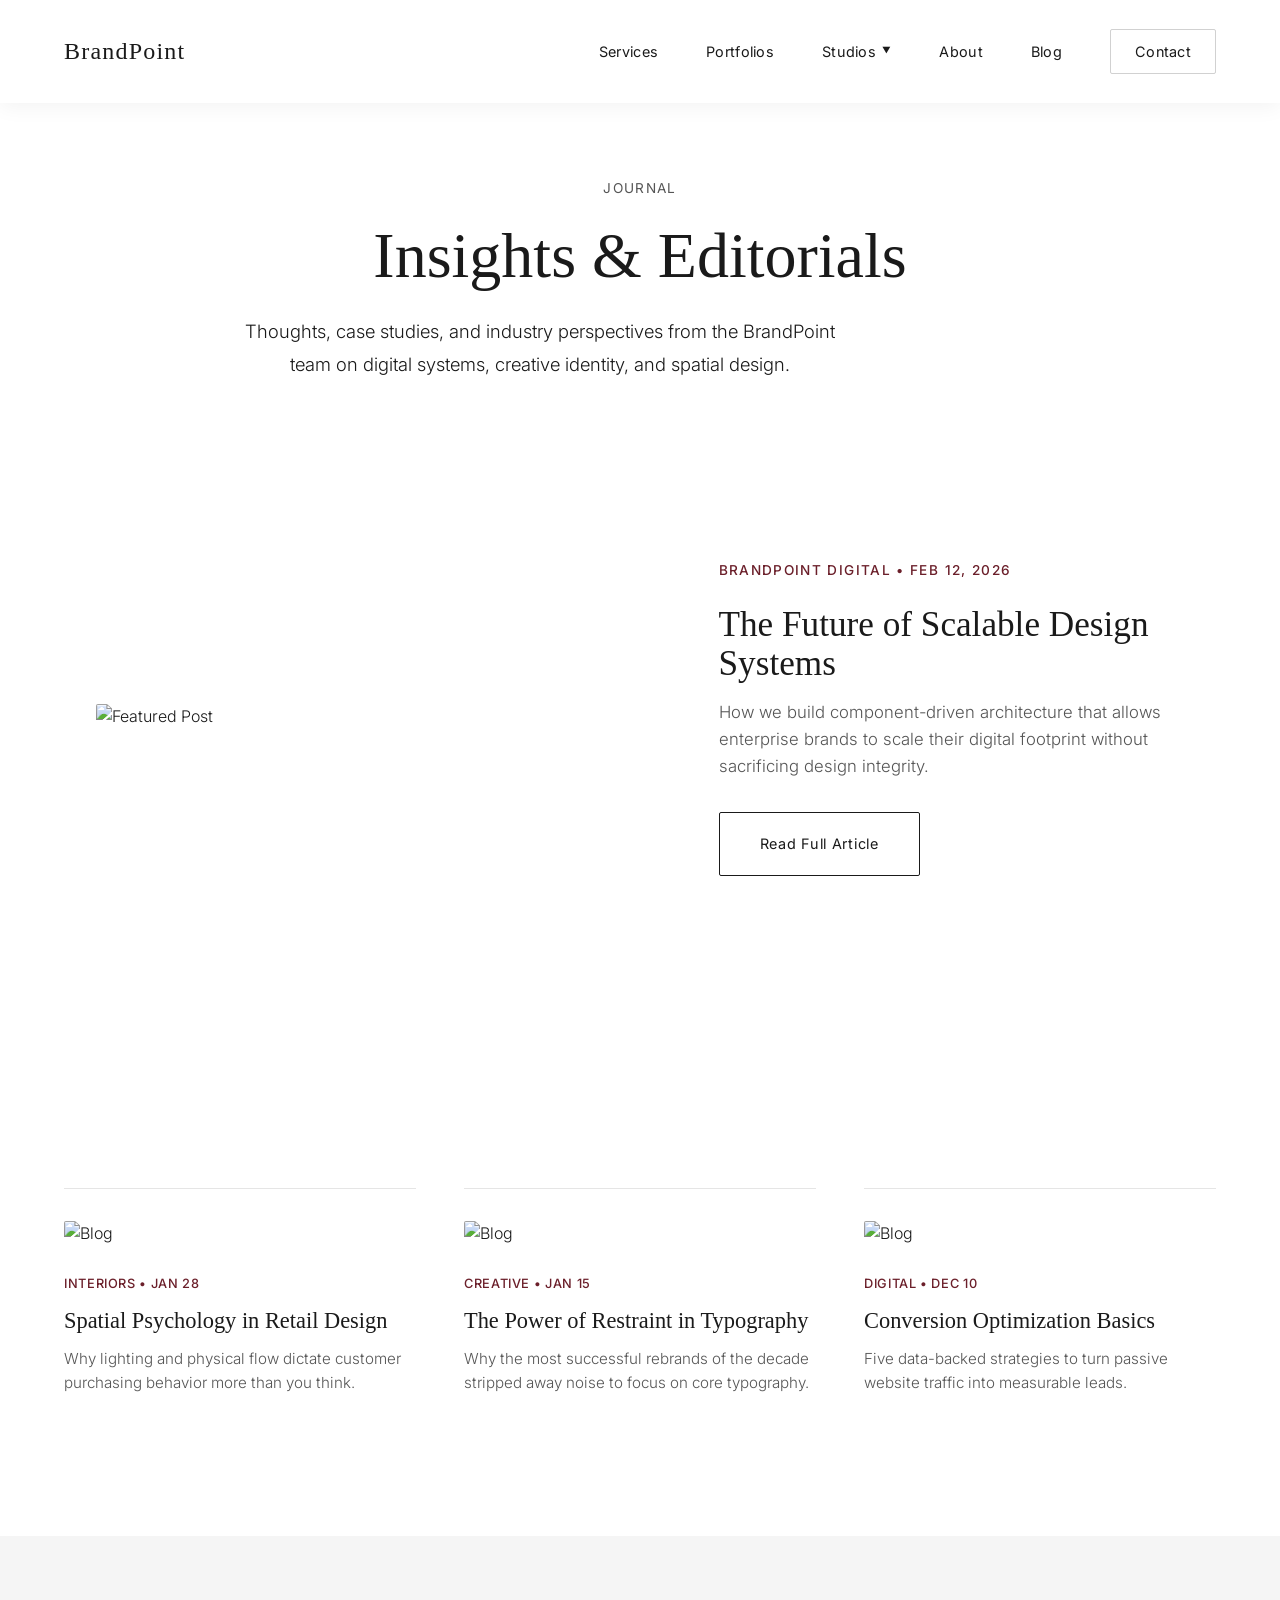
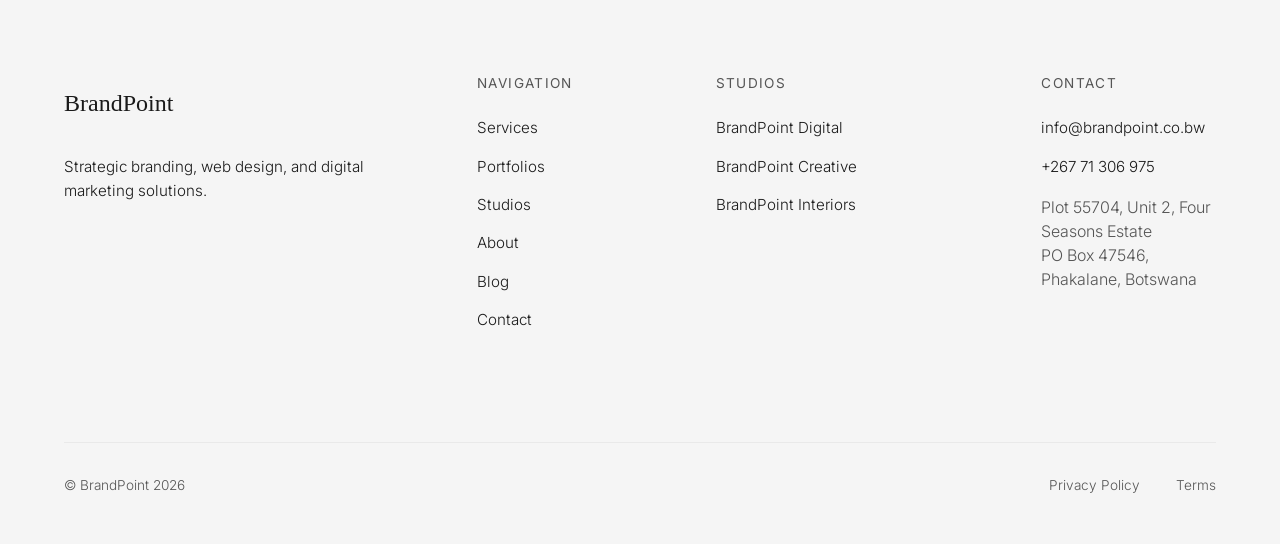
==== blog.html @ b6062843 "Final Premium Redesign: High-end Studios, Custom Calendar, and Mobile Fixes" ====
<!DOCTYPE html>

<html lang="en">
<head>
<meta charset="utf-8"/>
<meta content="width=device-width, initial-scale=1.0" name="viewport"/>
<title>Journal | BrandPoint Strategic Branding</title>
<link href="https://fonts.googleapis.com" rel="preconnect"/>
<link crossorigin="" href="https://fonts.gstatic.com" rel="preconnect"/>
<link href="https://fonts.googleapis.com/css2?family=Inter:wght@300;400;500&amp;family=Playfair+Display:wght@400;500;600&amp;display=swap" rel="stylesheet"/>
<link href="style.css" rel="stylesheet"/>
</head>
<body>
<div class="nav-backdrop" id="nav-backdrop"></div>
<header class="site-header" id="header">
<div class="container header-inner">
<a class="logo" href="index.html">BrandPoint</a>
<button aria-label="Toggle Menu" class="menu-toggle" id="mobile-menu-btn">
                ☰
            </button>
<nav>
<ul class="nav-links" id="nav-links">
<li><a href="services.html">Services</a></li>
<li><a href="portfolios.html">Portfolios</a></li>
<li class="has-dropdown" id="studios-nav">
<a class="dropdown-trigger" href="#">Studios <span class="arrow">▼</span></a>
<div class="dropdown-content">
<a class="dropdown-item" href="studios/digital.html">
<h4>BrandPoint Digital</h4>
<span>Branding, Web &amp; Digital Systems</span>
</a>
<a class="dropdown-item" href="studios/creative.html">
<h4>BrandPoint Creative</h4>
<span>Campaigns, Content &amp; Identity</span>
</a>
<a class="dropdown-item" href="studios/interiors.html">
<h4>BrandPoint Interiors</h4>
<span>Spatial Branding &amp; Interior Concepts</span>
</a>
</div>
</li>
<li><a href="about.html">About</a></li>
<li><a href="blog.html">Blog</a></li>
<li><a class="btn-nav-contact" href="contact.html">Contact</a></li>
</ul>
</nav>
</div>
</header>
<section class="page-hero section-spacing fade-up" style=" margin-top: 85px; padding-top: 6rem; padding-bottom: 6rem;">
<div class="container">
<div class="hero-content text-center" style="max-width: 800px; margin: 0 auto;">
<h3 class="hero-label">Journal</h3>
<h1 class="editorial-title" style="font-size: 4rem; margin-bottom: 1.5rem;">Insights &amp; Editorials</h1>
<p class="hero-subtitle" style="font-size: 1.15rem; line-height: 1.8;">Thoughts, case studies, and industry perspectives from the BrandPoint team on digital systems, creative identity, and spatial design.</p>
</div>
</div>
</section>
<!-- Featured Post -->
<section class="section-spacing" style="padding-top: 0;">
<div class="container fade-up">
<div class="portfolio-grid" style="display: grid; grid-template-columns: 1.2fr 1fr; gap: 4rem; align-items: center; background-color: var(--color-bg-light); padding: 2rem; border-radius: 4px;">
<div style="overflow: hidden; border-radius: 2px;">
<a href="article.html"><img alt="Featured Post" class="hover-zoom" src="https://images.unsplash.com/photo-1542744173-8e7e53415bb0?ixlib=rb-4.0.3&amp;auto=format&amp;fit=crop&amp;w=1200&amp;q=80" style="width: 100%; height: 400px; object-fit: cover; transition: transform 0.6s ease;"/></a>
</div>
<div>
<span class="sub-label">BrandPoint Digital • Feb 12, 2026</span>
<h2 class="editorial-title" style="font-size: 2.2rem; margin-bottom: 1rem;"><a href="article.html" style="color: inherit; text-decoration: none; transition: color 0.3s ease;">The Future of Scalable Design Systems</a></h2>
<p style="color: var(--color-text-secondary); margin-bottom: 2rem; font-size: 1.05rem;">How we build component-driven architecture that allows enterprise brands to scale their digital footprint without sacrificing design integrity.</p>
<a class="btn btn-secondary" href="article.html">Read Full Article</a>
</div>
</div>
</div>
</section>
<!-- Blog Grid -->
<section class="section-spacing">
<div class="container">
<div class="fade-up" style="display: grid; grid-template-columns: repeat(3, 1fr); gap: 3rem;">
<div class="blog-card">
<div style="overflow: hidden; border-radius: 2px; margin-bottom: 1.5rem;">
<a href="article.html"><img alt="Blog" class="hover-zoom" src="https://images.unsplash.com/photo-1497366216548-37526070297c?ixlib=rb-4.0.3&amp;auto=format&amp;fit=crop&amp;w=800&amp;q=80" style="width: 100%; height: 250px; object-fit: cover; transition: transform 0.6s ease;"/></a>
</div>
<span style="font-size: 0.8rem; text-transform: uppercase; letter-spacing: 0.05em; color: var(--color-accent); font-weight: 500;">Interiors • Jan 28</span>
<h4 style="font-family: var(--font-heading); font-size: 1.4rem; margin: 0.8rem 0;"><a href="article.html" style="color: inherit; text-decoration: none;">Spatial Psychology in Retail Design</a></h4>
<p style="color: var(--color-text-secondary); font-size: 0.95rem;">Why lighting and physical flow dictate customer purchasing behavior more than you think.</p>
</div>
<div class="blog-card">
<div style="overflow: hidden; border-radius: 2px; margin-bottom: 1.5rem;">
<a href="article.html"><img alt="Blog" class="hover-zoom" src="https://images.unsplash.com/photo-1626785774573-4b799315345d?ixlib=rb-4.0.3&amp;auto=format&amp;fit=crop&amp;w=800&amp;q=80" style="width: 100%; height: 250px; object-fit: cover; transition: transform 0.6s ease;"/></a>
</div>
<span style="font-size: 0.8rem; text-transform: uppercase; letter-spacing: 0.05em; color: var(--color-accent); font-weight: 500;">Creative • Jan 15</span>
<h4 style="font-family: var(--font-heading); font-size: 1.4rem; margin: 0.8rem 0;"><a href="article.html" style="color: inherit; text-decoration: none;">The Power of Restraint in Typography</a></h4>
<p style="color: var(--color-text-secondary); font-size: 0.95rem;">Why the most successful rebrands of the decade stripped away noise to focus on core typography.</p>
</div>
<div class="blog-card">
<div style="overflow: hidden; border-radius: 2px; margin-bottom: 1.5rem;">
<a href="article.html"><img alt="Blog" class="hover-zoom" src="https://images.unsplash.com/photo-1460925895917-afdab827c52f?ixlib=rb-4.0.3&amp;auto=format&amp;fit=crop&amp;w=800&amp;q=80" style="width: 100%; height: 250px; object-fit: cover; transition: transform 0.6s ease;"/></a>
</div>
<span style="font-size: 0.8rem; text-transform: uppercase; letter-spacing: 0.05em; color: var(--color-accent); font-weight: 500;">Digital • Dec 10</span>
<h4 style="font-family: var(--font-heading); font-size: 1.4rem; margin: 0.8rem 0;"><a href="article.html" style="color: inherit; text-decoration: none;">Conversion Optimization Basics</a></h4>
<p style="color: var(--color-text-secondary); font-size: 0.95rem;">Five data-backed strategies to turn passive website traffic into measurable leads.</p>
</div>
</div>
</div>
</section>
<!-- Footer Structure -->
<footer class="site-footer">
<div class="container">
<div class="footer-grid">
<div class="footer-col">
<div class="footer-logo">BrandPoint</div>
<p style="font-size: 0.95rem; margin-bottom: 0;">Strategic branding, web design, and digital marketing solutions.</p>
</div>
<div class="footer-col">
<h4>Navigation</h4>
<ul>
<li><a href="services.html">Services</a></li>
<li><a href="portfolios.html">Portfolios</a></li>
<li><a href="#">Studios</a></li>
<li><a href="about.html">About</a></li>
<li><a href="blog.html">Blog</a></li>
<li><a href="contact.html">Contact</a></li>
</ul>
</div>
<div class="footer-col">
<h4>Studios</h4>
<ul>
<li><a href="studios/digital.html">BrandPoint Digital</a></li>
<li><a href="studios/creative.html">BrandPoint Creative</a></li>
<li><a href="studios/interiors.html">BrandPoint Interiors</a></li>
</ul>
</div>
<div class="footer-col">
<h4>Contact</h4>
<ul>
<li><a href="mailto:info@brandpoint.co.bw">info@brandpoint.co.bw</a></li>
<li><a href="tel:+26771306975">+267 71 306 975</a></li>
<li style="color: var(--color-text-secondary); margin-top: 1rem; line-height: 1.5;">Plot 55704, Unit 2, Four Seasons Estate<br/>PO Box 47546, Phakalane, Botswana</li>
</ul>
</div>
</div>
<div class="footer-bottom">
<div>© BrandPoint 2026</div>
<div>
<a href="#">Privacy Policy</a>
<a href="#">Terms</a>
</div>
</div>
</div>
</footer>
<script src="script.js"></script>
</body>
</html>
---- style.css ----
/* Reset & Base Styles */
* {
    margin: 0;
    padding: 0;
    box-sizing: border-box;
}

:root {
    --color-bg-primary: #FFFFFF;
    --color-bg-secondary: #F5F5F5;
    --color-text-primary: #1A1A1A;
    --color-text-secondary: #555555;
    --color-accent: #6B1F2A;
    
    --font-heading: 'Lora', serif;
    --font-body: 'Inter', sans-serif;
    
    --spacing-xs: 1rem;
    --spacing-sm: 2rem;
    --spacing-md: 4rem;
    --spacing-lg: 6rem;
    --spacing-xl: 140px; /* Large vertical spacing */
    
    --transition-fast: 0.3s ease;
    --transition-smooth: 0.8s cubic-bezier(0.2, 0.8, 0.2, 1);
}

body {
    font-family: var(--font-body);
    color: var(--color-text-primary);
    background-color: var(--color-bg-primary);
    line-height: 1.6;
    font-size: 16px;
    font-weight: 300;
    -webkit-font-smoothing: antialiased;
    -moz-osx-font-smoothing: grayscale;
    overflow-x: hidden;
}

/* Typography */
h1, h2, h3, h4, h5, h6 {
    font-family: var(--font-heading);
    font-weight: 400;
    line-height: 1.15;
    color: var(--color-text-primary);
}

h1.hero-title {
    font-size: clamp(3.5rem, 6vw, 5.5rem);
    letter-spacing: -0.02em;
    margin-bottom: 2rem;
}

h2.section-title {
    font-size: clamp(2.5rem, 4.5vw, 3.5rem);
    letter-spacing: -0.01em;
    margin-bottom: 1.5rem;
}

p.section-desc {
    font-size: 1.1rem;
    color: var(--color-text-secondary);
    max-width: 65ch;
    margin-bottom: 3rem;
}

a {
    color: var(--color-text-primary);
    text-decoration: none;
    transition: var(--transition-fast);
}

/* Layout */
.container {
    max-width: 1200px;
    margin: 0 auto;
    padding: 0 5%;
}

.section-spacing {
    padding: var(--spacing-xl) 0;
}

.section-bg-light {
    background-color: var(--color-bg-secondary);
}

.section-header {
    margin-bottom: var(--spacing-md);
}

.text-center {
    text-align: center;
}

.text-center p.section-desc {
    margin-left: auto;
    margin-right: auto;
}

.d-flex-between {
    display: flex;
    justify-content: space-between;
    align-items: flex-end;
}

/* Header & Navigation */
.site-header {
    position: fixed;
    top: 0;
    left: 0;
    width: 100%;
    padding: 1.5rem 0;
    z-index: 1000;
    background-color: var(--color-bg-primary);
    box-shadow: 0 4px 20px rgba(0,0,0,0.05);
    transition: background-color var(--transition-fast), padding var(--transition-fast), box-shadow var(--transition-fast);
}

.site-header.scrolled {
    background-color: var(--color-bg-primary);
    padding: 1rem 0;
    border-bottom: 1px solid var(--color-bg-secondary);
    box-shadow: 0 8px 30px rgba(0,0,0,0.08);
}

.header-inner {
    display: flex;
    justify-content: space-between;
    align-items: center;
}

.logo {
    font-family: var(--font-heading);
    font-size: 1.5rem;
    font-weight: 500;
    letter-spacing: 0.05em;
    color: var(--color-text-primary);
    position: relative;
    z-index: 1001;
}

.nav-links {
    display: flex;
    gap: 3rem;
    align-items: center;
    list-style: none;
}

.nav-links > li > a {
    font-size: 0.9rem;
    letter-spacing: 0.02em;
    font-weight: 400;
    color: var(--color-text-primary);
    position: relative;
    display: inline-flex;
    align-items: center;
}

.arrow {
    font-size: 0.6em;
    margin-left: 6px;
}

.nav-links > li > a::after {
    content: '';
    position: absolute;
    bottom: -4px;
    left: 0;
    width: 100%;
    height: 1px;
    background-color: var(--color-accent);
    transform: scaleX(0);
    transform-origin: right;
    transition: transform var(--transition-fast);
}

.nav-links > li > a:hover {
    color: var(--color-accent);
}

.nav-links > li > a:hover::after {
    transform: scaleX(1);
    transform-origin: left;
}

.has-dropdown {
    position: relative;
}

.dropdown-content {
    position: absolute;
    top: calc(100% + 15px);
    left: -20px;
    background-color: var(--color-bg-primary);
    min-width: 340px;
    padding: 1rem 0;
    box-shadow: 0 15px 40px rgba(0,0,0,0.06);
    border: 1px solid rgba(0,0,0,0.04);
    opacity: 0;
    visibility: hidden;
    transform: translateY(10px);
    transition: opacity 0.25s ease, transform 0.25s ease, visibility 0.25s;
    border-radius: 4px;
    z-index: 1000;
}

.dropdown-content::before {
    content: '';
    position: absolute;
    top: -20px;
    left: 0;
    width: 100%;
    height: 20px;
}

.has-dropdown:hover .dropdown-content,
.has-dropdown.active .dropdown-content {
    opacity: 1;
    visibility: visible;
    transform: translateY(0);
}

.dropdown-item {
    display: block;
    padding: 1.2rem 2rem;
    transition: all 0.25s ease;
}

.dropdown-item h4 {
    font-family: var(--font-body);
    font-size: 1rem;
    font-weight: 500;
    margin-bottom: 0.3rem;
    color: var(--color-text-primary);
    transition: color 0.25s ease;
}

.dropdown-item span {
    display: block;
    font-size: 0.85rem;
    color: var(--color-text-secondary);
    transition: color 0.25s ease;
}

.dropdown-item:hover {
    background-color: #F5F5F5;
    padding-left: 2.3rem;
    padding-right: 1.7rem;
}

.dropdown-item:hover h4,
.dropdown-item:hover span {
    color: #6B1F2A;
}

.nav-backdrop {
    position: fixed;
    top: 0;
    left: 0;
    width: 100%;
    height: 100vh;
    background-color: rgba(26, 26, 26, 0.15);
    backdrop-filter: blur(12px);
    -webkit-backdrop-filter: blur(12px);
    z-index: 999;
    opacity: 0;
    visibility: hidden;
    transition: opacity 0.3s ease, visibility 0.3s ease;
    pointer-events: none;
}

.nav-backdrop.active {
    opacity: 1;
    visibility: visible;
}

.btn-nav-contact {
    padding: 0.6rem 1.5rem !important;
    border: 1px solid rgba(26,26,26,0.2);
    border-radius: 2px;
    transition: var(--transition-fast) !important;
}

.btn-nav-contact::after {
    display: none !important;
}

.btn-nav-contact:hover {
    background-color: var(--color-accent);
    border-color: var(--color-accent);
    color: var(--color-bg-primary) !important;
    transform: translateY(-2px);
}

.menu-toggle {
    display: none;
    cursor: pointer;
    z-index: 1001;
    border: none;
    background: transparent;
    font-size: 1.5rem;
    color: var(--color-text-primary);
}

/* Buttons */
.btn {
    display: inline-block;
    padding: 1.2rem 2.5rem;
    font-family: var(--font-body);
    font-size: 0.9rem;
    letter-spacing: 0.05em;
    font-weight: 400;
    border-radius: 2px;
    transition: var(--transition-fast);
    cursor: pointer;
}

.btn-primary {
    background-color: var(--color-accent);
    color: var(--color-bg-primary);
    border: 1px solid var(--color-accent);
}

.btn-primary:hover {
    background-color: #511620;
    border-color: #511620;
    transform: translateY(-2px);
    color: var(--color-bg-primary);
}

.btn-secondary {
    background-color: transparent;
    color: var(--color-text-primary);
    border: 1px solid var(--color-text-primary);
}

.btn-secondary:hover {
    background-color: var(--color-bg-primary);
    color: var(--color-accent);
    border-color: var(--color-accent);
    transform: translateY(-2px);
}

.btn-hero-outline {
    background-color: transparent;
    color: #ffffff;
    border: 1px solid #ffffff;
}

.btn-hero-outline:hover {
    background-color: #ffffff;
    color: var(--color-accent);
    border-color: #ffffff;
    transform: translateY(-2px);
}

/* 1. Hero Section */
.hero {
    min-height: 100vh;
    display: flex;
    align-items: center;
    padding-top: 150px;
    padding-bottom: 50px;
}

.hero-content {
    max-width: 800px;
}

.hero-subtitle {
    font-size: 1.15rem;
    margin-bottom: 3rem;
    max-width: 600px;
}

.hero-actions {
    display: flex;
    gap: 1.5rem;
}

/* 2. Services */
.services-grid {
    display: grid;
    grid-template-columns: repeat(3, 1fr);
    gap: 2rem;
    margin-bottom: 4rem;
}

.service-card {
    background-color: var(--color-bg-primary);
    padding: 3rem 2rem;
    border: 1px solid rgba(0,0,0,0.03);
    transition: var(--transition-fast);
    border-radius: 2px;
}

.service-icon {
    margin-bottom: 1.5rem;
    color: var(--color-accent);
    transition: transform var(--transition-smooth);
}

.service-card h3 {
    font-size: 1.4rem;
    margin-bottom: 0;
    transition: color var(--transition-fast);
}

.service-card:hover {
    transform: translateY(-5px);
    box-shadow: 0 15px 35px rgba(0,0,0,0.04);
}

.service-card:hover .service-icon {
    transform: translateY(-4px) scale(1.05);
}

.service-card:hover h3 {
    color: var(--color-accent);
}

.services-cta {
    display: flex;
    align-items: center;
    gap: 2rem;
}

.phone-link {
    font-size: 1rem;
    color: var(--color-text-secondary);
}

.phone-link strong {
    color: var(--color-text-primary);
    font-weight: 500;
}

/* 3. About */
.about-grid {
    display: grid;
    grid-template-columns: 1fr 1fr;
    gap: var(--spacing-lg);
    align-items: center;
}

.clean-list {
    list-style: none;
    margin-bottom: 2.5rem;
}

.clean-list li {
    position: relative;
    padding-left: 1.5rem;
    margin-bottom: 0.8rem;
    font-size: 1.05rem;
    color: var(--color-text-secondary);
}

.clean-list li::before {
    content: '•';
    position: absolute;
    left: 0;
    color: var(--color-accent);
    font-size: 1.2rem;
    line-height: 1;
}

.stat-block-large {
    background-color: var(--color-bg-secondary);
    padding: 4rem;
    text-align: center;
    margin-bottom: 2rem;
}

.stat-number {
    display: block;
    font-family: var(--font-heading);
    font-size: 8rem;
    line-height: 1;
    color: var(--color-accent);
}

.stat-label {
    display: block;
    font-size: 1.1rem;
    text-transform: uppercase;
    letter-spacing: 0.1em;
    margin-top: 1rem;
}

.partner-marquee-container {
    margin-top: 6rem;
    border-top: 1px solid rgba(0,0,0,0.05);
    padding-top: 4rem;
    width: 100vw;
    margin-left: calc(-50vw + 50%);
    overflow: hidden;
}

.partner-marquee {
    position: relative;
    width: 100%;
    overflow: hidden;
}

.marquee-track {
    display: flex;
    width: max-content;
    animation: marquee 20s linear infinite;
    gap: 6rem;
    padding-right: 6rem;
    align-items: center;
}

.marquee-track:hover {
    animation-play-state: paused;
}

.partner-logo {
    height: 45px;
    object-fit: contain;
    opacity: 0.5;
    filter: grayscale(100%);
    transition: var(--transition-fast);
}

.partner-logo:hover {
    opacity: 1;
    filter: grayscale(0%);
}

@keyframes marquee {
    0% { transform: translateX(0); }
    100% { transform: translateX(-50%); }
}

/* 4. Metrics */
.metrics-grid {
    display: grid;
    grid-template-columns: repeat(3, 1fr);
    gap: 3rem;
    text-align: center;
}

.metric-number {
    font-size: 4rem;
    color: var(--color-accent);
    margin-bottom: 0.5rem;
    font-family: var(--font-heading);
}

.metric-label {
    font-size: 1rem;
    text-transform: uppercase;
    letter-spacing: 0.1em;
    color: var(--color-text-secondary);
}

/* 5. Portfolio */
.portfolio-grid {
    display: grid;
    grid-template-columns: repeat(2, 1fr);
    gap: 4rem;
}

.portfolio-item {
    overflow: hidden;
}

.portfolio-item img {
    width: 100%;
    height: 500px;
    object-fit: cover;
    margin-bottom: 1.5rem;
    transition: transform var(--transition-smooth);
}

.portfolio-item:hover img {
    transform: scale(1.04);
}

.portfolio-caption h4 {
    font-size: 1.5rem;
    margin-bottom: 0.2rem;
}

.portfolio-caption p {
    color: var(--color-text-secondary);
}

/* 6. Team */
.team-grid {
    display: grid;
    grid-template-columns: repeat(3, 1fr);
    gap: 3rem;
}

.team-card {
    background-color: var(--color-bg-primary);
    padding: 2.5rem;
    text-align: center;
}

.team-img {
    width: 120px;
    height: 120px;
    border-radius: 50%;
    object-fit: cover;
    margin-bottom: 1.5rem;
}

.team-info h4 {
    font-size: 1.3rem;
    margin-bottom: 0.2rem;
}

.team-info p {
    font-size: 0.9rem;
    margin-bottom: 1rem;
    color: var(--color-text-secondary);
}

.team-social {
    display: inline-block;
    font-size: 0.85rem;
    text-transform: uppercase;
    letter-spacing: 0.05em;
    color: var(--color-text-secondary);
    transition: color var(--transition-fast);
}

.team-social:hover {
    color: var(--color-accent);
}

/* 7. Reviews */
.reviews-grid {
    display: grid;
    grid-template-columns: repeat(2, 1fr);
    gap: 4rem;
}

.review-card {
    padding: 3rem;
    background-color: var(--color-bg-secondary);
}

.stars {
    color: var(--color-accent);
    font-size: 1.2rem;
    margin-bottom: 1.5rem;
}

.quote {
    font-family: var(--font-heading);
    font-size: 1.4rem;
    color: var(--color-text-primary);
    margin-bottom: 2rem;
    line-height: 1.4;
}

.author {
    font-size: 0.9rem;
    text-transform: uppercase;
    letter-spacing: 0.05em;
    margin-bottom: 0;
    color: var(--color-text-secondary);
}

/* 8. Contact */
.contact-grid {
    display: grid;
    grid-template-columns: 1fr 1fr;
    gap: var(--spacing-lg);
}

.contact-block {
    margin-bottom: 2rem;
}

.contact-block h4 {
    font-family: var(--font-body);
    font-size: 0.85rem;
    text-transform: uppercase;
    letter-spacing: 0.1em;
    color: var(--color-text-secondary);
    margin-bottom: 0.5rem;
}

.contact-block p {
    margin-bottom: 0;
    color: var(--color-text-primary);
}

.minimal-form .form-group {
    margin-bottom: 2rem;
}

.minimal-form input,
.minimal-form textarea {
    width: 100%;
    padding: 1rem 0;
    border: none;
    border-bottom: 1px solid rgba(0,0,0,0.1);
    background: transparent;
    font-family: var(--font-body);
    font-size: 1rem;
    color: var(--color-text-primary);
    transition: border-color var(--transition-fast);
}

.minimal-form input:focus,
.minimal-form textarea:focus {
    outline: none;
    border-bottom-color: var(--color-accent);
}

/* 9. Stats */
.stats-grid {
    display: grid;
    grid-template-columns: repeat(4, 1fr);
    gap: 2rem;
    text-align: center;
    border-top: 1px solid rgba(0,0,0,0.05);
    border-bottom: 1px solid rgba(0,0,0,0.05);
    padding: 4rem 0;
}

.stat-item h4 {
    font-family: var(--font-heading);
    font-size: 2.5rem;
    margin-bottom: 0.5rem;
    color: var(--color-text-primary);
}

.stat-item p {
    font-size: 0.9rem;
    text-transform: uppercase;
    letter-spacing: 0.05em;
    margin-bottom: 0;
    color: var(--color-text-secondary);
}

/* 10. Blog */
.blog-grid {
    display: grid;
    grid-template-columns: repeat(3, 1fr);
    gap: 3rem;
}

.blog-card {
    padding-top: 2rem;
    border-top: 1px solid rgba(0,0,0,0.1);
}

.blog-date {
    font-size: 0.85rem;
    text-transform: uppercase;
    letter-spacing: 0.05em;
    margin-bottom: 1rem;
    color: var(--color-text-secondary);
}

.blog-title {
    font-family: var(--font-heading);
    font-size: 1.4rem;
    line-height: 1.3;
    color: var(--color-text-primary);
}

/* Footer */
.site-footer {
    background-color: var(--color-bg-secondary);
    padding: var(--spacing-xl) 0 3rem;
}

.footer-grid {
    display: grid;
    grid-template-columns: 2fr 1fr 1.5fr 1fr;
    gap: 4rem;
    margin-bottom: var(--spacing-lg);
}

.footer-logo {
    font-family: var(--font-heading);
    font-size: 1.5rem;
    margin-bottom: 1rem;
    color: var(--color-text-primary);
}

.footer-col h4 {
    font-family: var(--font-body);
    font-size: 0.85rem;
    text-transform: uppercase;
    letter-spacing: 0.1em;
    margin-bottom: 1.5rem;
    color: var(--color-text-secondary);
}

.footer-col ul {
    list-style: none;
}

.footer-col li {
    margin-bottom: 0.8rem;
}

.footer-col a {
    font-size: 0.95rem;
    position: relative;
    color: var(--color-text-primary);
}

.footer-col a::after {
    content: '';
    position: absolute;
    bottom: -2px;
    left: 0;
    width: 100%;
    height: 1px;
    background-color: var(--color-accent);
    transform: scaleX(0);
    transform-origin: right;
    transition: transform var(--transition-fast);
}

.footer-col a:hover {
    color: var(--color-accent);
}

.footer-col a:hover::after {
    transform: scaleX(1);
    transform-origin: left;
}

.footer-bottom {
    border-top: 1px solid rgba(0,0,0,0.05);
    padding-top: 2rem;
    display: flex;
    justify-content: space-between;
    font-size: 0.85rem;
    color: var(--color-text-secondary);
}

.footer-bottom a {
    color: var(--color-text-secondary);
    margin-left: 2rem;
}

.footer-bottom a:hover {
    color: var(--color-accent);
}

/* Animations */
.fade-up {
    opacity: 0;
    transform: translateY(40px);
    transition: opacity 0.8s cubic-bezier(0.2, 0.8, 0.2, 1), transform 0.8s cubic-bezier(0.2, 0.8, 0.2, 1);
}

.fade-up.visible {
    opacity: 1;
    transform: translateY(0);
}

/* Mobile Responsive */
@media (max-width: 992px) {
    .about-grid, .contact-grid {
        grid-template-columns: 1fr;
    }
    .services-grid, .metrics-grid, .portfolio-grid, .team-grid, .reviews-grid, .blog-grid {
        grid-template-columns: repeat(2, 1fr);
    }
    .stats-grid {
        grid-template-columns: repeat(2, 1fr);
        gap: 3rem;
    }
    .footer-grid {
        grid-template-columns: 1fr 1fr;
    }
}

@media (max-width: 768px) {
    :root {
        --spacing-xl: 80px;
    }
    
    .hero-actions {
        flex-direction: column;
    }
    
    .services-grid, .metrics-grid, .portfolio-grid, .team-grid, .reviews-grid, .blog-grid {
        grid-template-columns: 1fr;
    }
    
    .d-flex-between {
        flex-direction: column;
        align-items: flex-start;
        gap: 1rem;
    }
    
    .menu-toggle {
        display: block;
    }
    
    .nav-links {
        position: fixed;
        top: 0;
        right: -100%;
        width: 100%;
        height: 100vh;
        background-color: var(--color-bg-primary);
        flex-direction: column;
        justify-content: center;
        transition: right var(--transition-smooth);
        padding: 2rem;
    }
    
    .nav-links.active {
        right: 0;
    }
    
    .has-dropdown {
        padding-bottom: 0;
    }
    
    .dropdown-content {
        position: static;
        box-shadow: none;
        border: none;
        opacity: 1;
        visibility: visible;
        transform: none;
        display: none;
        padding: 1rem 0 0 1rem;
        min-width: 100%;
    }
    
    .has-dropdown.active .dropdown-content {
        display: block;
    }

    .footer-grid {
        grid-template-columns: 1fr;
        gap: 2.5rem;
    }
    
    .footer-bottom {
        flex-direction: column;
        gap: 1rem;
    }
    .footer-bottom a {
        margin-left: 0;
        margin-right: 1.5rem;
    }
}


/* =========================================
   SERVICES PAGE COMPONENT STYLES
   ========================================= */

/* Page Hero */
.page-hero {
    padding-top: 180px;
    padding-bottom: 80px;
    background-color: var(--color-bg-primary);
}

.hero-label {
    font-family: var(--font-body);
    font-size: 0.85rem;
    text-transform: uppercase;
    letter-spacing: 0.1em;
    color: var(--color-text-secondary);
    margin-bottom: 1.5rem;
}

/* Services Breakdown Grid */
.services-breakdown-grid {
    display: grid;
    grid-template-columns: repeat(2, 1fr);
    gap: 3rem;
}

.service-row {
    background-color: var(--color-bg-primary);
    padding: 3.5rem;
    display: flex;
    gap: 2rem;
    align-items: flex-start;
    border: 1px solid transparent;
    transition: all 0.3s ease;
    border-radius: 4px;
}

.service-row:hover {
    background-color: #F8F8F8;
    border-color: rgba(0,0,0,0.03);
    transform: translateY(-2px);
}

.service-row .service-icon-wrapper {
    color: var(--color-text-secondary);
    transition: color 0.3s ease;
}

.service-row:hover .service-icon-wrapper {
    color: var(--color-accent);
}

.service-details h3 {
    font-size: 1.4rem;
    margin-bottom: 0.8rem;
    transition: color 0.3s ease;
}

.service-row:hover .service-details h3 {
    color: var(--color-accent);
}

.service-details p {
    margin-bottom: 0;
    font-size: 0.95rem;
    line-height: 1.6;
}

/* Process Section */
.process-grid {
    display: flex;
    gap: 4rem;
    margin-top: 4rem;
}

.process-step {
    flex: 1;
    border-top: 1px solid rgba(0,0,0,0.1);
    padding-top: 2rem;
    transition: transform 0.3s ease, border-color 0.3s ease;
}

.process-step:hover {
    transform: translateY(-4px);
    border-top-color: var(--color-accent);
}

.process-number {
    font-family: var(--font-heading);
    font-size: 3rem;
    color: rgba(26,26,26,0.1);
    margin-bottom: 1rem;
    transition: color 0.3s ease;
}

.process-step:hover .process-number {
    color: rgba(107,31,42,0.2);
}

.process-content h4 {
    font-family: var(--font-heading);
    font-size: 1.4rem;
    margin-bottom: 1rem;
}

.process-content p {
    font-size: 0.95rem;
    color: var(--color-text-secondary);
    margin-bottom: 0;
}

/* CTA Block */
.cta-conversion-block {
    max-width: 700px;
    margin: 0 auto;
}

.cta-actions {
    margin-top: 3rem;
    display: flex;
    align-items: center;
    justify-content: center;
    gap: 2rem;
}

/* Services Page Mobile Responsive */
@media (max-width: 992px) {
    .services-breakdown-grid {
        grid-template-columns: 1fr;
    }
}
@media (max-width: 768px) {
    .process-grid {
        flex-direction: column;
        gap: 2rem;
    }
    .service-row {
        flex-direction: column;
        padding: 2.5rem;
        gap: 1.5rem;
    }
    .cta-actions {
        flex-direction: column;
    }
}

/* =========================================
   NEW EDITORIAL ABOUT SECTION
   ========================================= */
.sub-label {
    display: inline-block;
    font-size: 0.85rem;
    text-transform: uppercase;
    letter-spacing: 0.1em;
    color: var(--color-accent);
    margin-bottom: 1.5rem;
    font-weight: 500;
}

.editorial-title {
    font-family: var(--font-heading);
    font-size: 3.5rem;
    line-height: 1.1;
    color: var(--color-text-primary);
    margin-bottom: 1.5rem;
}

.about-features {
    display: grid;
    grid-template-columns: 1fr 1fr;
    gap: 2rem;
    margin-bottom: 3rem;
}

.feature-item {
    position: relative;
    padding-top: 1rem;
}

.feature-line {
    position: absolute;
    top: 0;
    left: 0;
    width: 30px;
    height: 2px;
    background-color: var(--color-accent);
    transition: width 0.3s ease;
}

.feature-item:hover .feature-line {
    width: 100%;
    opacity: 0.2;
}

.feature-item h4 {
    font-family: var(--font-heading);
    font-size: 1.2rem;
    margin-bottom: 0.5rem;
}

.feature-item p {
    font-size: 0.95rem;
    color: var(--color-text-secondary);
    margin-bottom: 0;
}

.image-wrapper {
    position: relative;
    width: 100%;
    height: 100%;
    min-height: 600px;
}

.about-img {
    width: 100%;
    height: 100%;
    object-fit: cover;
    position: absolute;
    top: 0;
    left: 0;
    border-radius: 2px;
}

.stat-badge {
    position: absolute;
    bottom: -30px;
    left: -30px;
    background-color: var(--color-bg-primary);
    padding: 3rem;
    box-shadow: 0 20px 40px rgba(0,0,0,0.06);
    display: flex;
    align-items: center;
    gap: 1.5rem;
}

.stat-badge .stat-number {
    font-size: 5rem;
    font-family: var(--font-heading);
    color: var(--color-accent);
    line-height: 1;
}

.stat-badge .stat-label {
    margin-top: 0;
    font-size: 0.95rem;
    text-transform: uppercase;
    letter-spacing: 0.1em;
}

@media (max-width: 992px) {
    .editorial-title { font-size: 2.5rem; }
    .about-text { padding-right: 0 !important; }
    .image-wrapper { min-height: 400px; margin-top: 3rem; }
    .stat-badge { bottom: 0; left: 0; padding: 2rem; }
    .stat-badge .stat-number { font-size: 4rem; }
}


/* =========================================
   STUDIO PAGE STYLES
   ========================================= */
.portfolio-item:hover img {
    transform: scale(1.04) !important;
}

.portfolio-item:hover h4 {
    color: var(--color-accent) !important;
}

.hover-zoom:hover {
    transform: scale(1.05);
}
.blog-card h4 a:hover {
    color: var(--color-accent) !important;
}

/* Logo Styles */
.site-header .logo {
    display: flex;
    align-items: center;
    width: 240px;
    height: 55px;
    overflow: hidden;
    position: relative;
}

.site-header .logo img {
    height: 190px;
    width: auto;
    max-width: none;
    position: absolute;
    top: 50%;
    left: 48%;
    transform: translate(-50%, -50%);
}

.footer-logo {
    display: flex;
    align-items: center;
    width: 240px;
    height: 55px;
    overflow: hidden;
    position: relative;
    margin-bottom: 1.5rem;
}

.footer-logo img {
    height: 190px;
    width: auto;
    max-width: none;
    position: absolute;
    top: 50%;
    left: 48%;
    transform: translate(-50%, -50%);
}

.service-card:hover {
    transform: translateY(-5px);
    box-shadow: 0 12px 30px rgba(0,0,0,0.08) !important;
}

/* Social Icons System */
nav {
    display: flex;
    align-items: center;
}

.social-icons {
    display: inline-flex;
    align-items: center;
    gap: 1.5rem;
}

.header-socials {
    margin-left: 2.5rem;
}

.footer-socials {
    margin-top: 1.5rem;
}

.social-icon {
    color: var(--color-text-primary);
    transition: color 0.3s ease, transform 0.3s ease;
    display: inline-flex;
    align-items: center;
    justify-content: center;
}

.social-icon svg {
    width: 18px;
    height: 18px;
    stroke-width: 1.25;
}

.footer-socials .social-icon svg {
    width: 20px;
    height: 20px;
}

.social-icon:hover {
    color: var(--color-accent);
    transform: scale(1.05);
}

/* =========================================
   RESPONSIVE OPTIMIZATION SYSTEM
   ========================================= */

/* Responsive Containers */
.container {
    width: 100%;
    max-width: 1400px;
    margin: 0 auto;
    padding: 0 5%;
}

/* Responsive Grid Base */
.responsive-grid {
    display: grid;
    gap: 5rem;
}

.grid-2 { grid-template-columns: 1fr 1fr; }
.grid-3 { grid-template-columns: repeat(3, 1fr); }
.grid-4 { grid-template-columns: repeat(4, 1fr); }

/* Tablet Optimization (1024px) */
@media (max-width: 1024px) {
    .grid-4 { grid-template-columns: repeat(2, 1fr); }
    .grid-3 { grid-template-columns: repeat(2, 1fr); }
    .responsive-grid { gap: 3.5rem; }
    
    .editorial-title { font-size: 3.5rem !important; }
    .page-hero .editorial-title { font-size: 4rem !important; }
}

/* Mobile Optimization (768px) */
@media (max-width: 768px) {
    /* Safety Reset for Mobile */
    * { box-sizing: border-box; }
    body, html { overflow-x: hidden !important; position: relative; width: 100%; }
    
    .container { 
        padding: 0 24px !important; 
        width: 100% !important;
        max-width: 100% !important;
    }

    /* Universal Grid Stacking */
    .responsive-grid, 
    [style*="display: grid"], 
    .grid-2, .grid-3, .grid-4 { 
        grid-template-columns: 1fr !important; 
        gap: 2.5rem !important;
        display: flex !important;
        flex-direction: column !important;
    }
    
    /* Reset all hardcoded widths and gaps */
    div, section, [style*="max-width"], [style*="gap"] { 
        max-width: 100% !important; 
        gap: 2rem !important;
    }

    /* Layout & Spacing */
    .section-spacing { padding: 60px 0 !important; }
    
    /* Header & Logo */
    .site-header { padding: 10px 0 !important; }
    .site-header .logo, .footer-logo { width: 150px !important; height: 40px !important; }
    .site-header .logo img, .footer-logo img { height: 120px !important; }
    
    .header-inner { justify-content: space-between !important; }
    .menu-toggle { display: block !important; margin-left: auto !important; font-size: 1.8rem !important; }

    /* Typography Stabilization */
    h1, .editorial-title { 
        font-size: 2.8rem !important; 
        line-height: 1.1 !important; 
        letter-spacing: -0.01em !important;
        margin-bottom: 1.5rem !important;
    }
    
    h2 { font-size: 2.4rem !important; }
    h3 { font-size: 2rem !important; }
    
    .page-hero { padding-top: 100px !important; padding-bottom: 50px !important; }
    .page-hero .hero-subtitle { font-size: 1.1rem !important; line-height: 1.6 !important; }

    /* Fix Mission Metrics Overlap */
    [style*="font-size: 5rem"], .metric-number { 
        font-size: 2.8rem !important; 
        margin-bottom: 0.2rem !important;
    }
    [style*="font-size: 5rem"] + p {
        font-size: 0.8rem !important;
        letter-spacing: 0.05em !important;
    }
    
    /* Testimonials Mobile Fix */
    .testimonial-item p[style*="font-size: 2rem"] {
        font-size: 1.3rem !important;
        line-height: 1.6 !important;
        margin-bottom: 1.5rem !important;
    }
    .testimonial-item h5 { font-size: 1rem !important; }
    .testimonial-item span { font-size: 0.8rem !important; }
    
    .testimonial-slider { margin-top: 2rem !important; }

    /* Portfolio & Team Stacking */
    .portfolio-item { 
        display: flex !important; 
        flex-direction: column !important; 
        gap: 1.5rem !important; 
    }
    .portfolio-item img { height: 350px !important; }
    .portfolio-item div { order: 0 !important; }

    .team-card img, .hover-lift img { height: 400px !important; }

    /* Booking System Fixes */
    #booking-form-container { 
        padding: 2rem 1.5rem !important; 
        margin-top: 1rem !important;
    }
    
    /* Services Fixes */
    .service-card { padding: 2rem 1.5rem !important; }
}

/* Small Mobile (480px) */
@media (max-width: 480px) {
    .editorial-title { font-size: 2.2rem !important; }
    .container { padding: 0 20px !important; }
    
    .section-spacing { padding: 50px 0 !important; }
    
    .btn { 
        width: 100%; 
        text-align: center; 
        justify-content: center;
        padding: 1rem !important;
    }
    
    [style*="display: flex"] { 
        flex-direction: column !important; 
        width: 100% !important;
    }
    
    .hero-content div[style*="display: flex"] {
        gap: 1rem !important;
    }
}

.hover-zoom:hover {
    transform: scale(1.05);
}
.blog-card h4 a:hover {
    color: var(--color-accent) !important;
}

.hover-zoom:hover {
    transform: scale(1.05);
}
.blog-card h4 a:hover {
    color: var(--color-accent) !important;
}



/* Mobile Responsiveness Enforcement */
.portfolio-item {
    display: grid;
    grid-template-columns: 1.2fr 1fr;
    gap: 5rem;
    align-items: center;
    margin-bottom: 6rem;
}

.portfolio-item-reverse {
    grid-template-columns: 1fr 1.2fr;
}

.portfolio-item-reverse > div:first-child {
    order: 2;
}

.portfolio-item-reverse > div:last-child {
    order: 1;
}

.portfolio-img-container {
    overflow: hidden;
    border-radius: 4px;
    box-shadow: 0 30px 60px rgba(0,0,0,0.1);
}

.portfolio-img {
    width: 100%;
    height: 600px;
    object-fit: cover;
    transition: transform 0.8s cubic-bezier(0.165, 0.84, 0.44, 1);
}

@media (max-width: 992px) {
    .portfolio-item, .portfolio-item-reverse {
        grid-template-columns: 1fr;
        gap: 3rem;
        margin-bottom: 4rem;
    }
    .portfolio-item-reverse > div:first-child {
        order: 1;
    }
    .portfolio-item-reverse > div:last-child {
        order: 2;
    }
    .portfolio-img {
        height: 400px;
    }
    
    .grid-2, .grid-3, .responsive-grid, .about-grid, .services-grid, .team-grid, .stats-grid, .contact-grid, .footer-grid {
        grid-template-columns: 1fr !important;
        gap: 2rem !important;
    }
    
    .page-hero {
        padding: 4rem 0 !important;
        min-height: auto !important;
        margin-top: 70px !important;
    }
    
    .hero-title, .editorial-title {
        font-size: 2.5rem !important;
        line-height: 1.2 !important;
    }
    
    .stat-number {
        font-size: 3.5rem !important;
    }
    
    #booking-form-container {
        padding: 1.5rem !important;
        margin-top: 2rem;
    }
    
    .logo-slider {
        width: max-content;
    }
    .logo-slide {
        padding: 0 1.5rem !important;
    }
    .logo-slide img {
        max-height: 50px !important;
    }
    
    /* Mobile Navigation */
    .menu-toggle {
        display: block !important;
        background: none;
        border: none;
        font-size: 1.8rem;
        cursor: pointer;
        z-index: 1001;
    }
    .nav-links {
        display: none !important;
    }
    .nav-links.active {
        display: flex !important;
        flex-direction: column;
        position: absolute;
        top: 100%;
        left: 0;
        width: 100%;
        background: var(--color-bg-primary);
        padding: 2rem;
        box-shadow: 0 20px 40px rgba(0,0,0,0.1);
        gap: 1.5rem !important;
        align-items: flex-start !important;
    }
    .header-socials {
        display: none !important;
    }
}

/* Premium Portfolio Grid Redesign */
.premium-port-card {
    cursor: pointer;
}

.premium-port-card:hover .port-img {
    transform: scale(1.05);
}

.premium-port-card:hover .port-overlay {
    opacity: 1 !important;
}

.premium-port-card:hover .port-view-text {
    transform: translateY(0) !important;
}

/* Premium Custom Calendar UI */
.premium-calendar-overlay {
    position: fixed;
    top: 0;
    left: 0;
    width: 100vw;
    height: 100vh;
    background: rgba(10, 15, 30, 0.4); /* Deep blue-tinted dark background */
    backdrop-filter: blur(20px); /* Heavy premium blur */
    -webkit-backdrop-filter: blur(20px);
    z-index: 99999;
    display: flex;
    align-items: center;
    justify-content: center;
    opacity: 0;
    visibility: hidden;
    transition: opacity 0.4s cubic-bezier(0.165, 0.84, 0.44, 1), visibility 0.4s;
}

.premium-calendar-overlay.active {
    opacity: 1;
    visibility: visible;
}

.premium-calendar-modal {
    background: #ffffff;
    width: 100%;
    max-width: 420px;
    border-radius: 20px;
    box-shadow: 0 40px 100px rgba(107, 31, 42, 0.15); /* Brand red shadow */
    padding: 2.5rem;
    transform: translateY(40px) scale(0.95);
    transition: transform 0.5s cubic-bezier(0.165, 0.84, 0.44, 1);
}

.premium-calendar-overlay.active .premium-calendar-modal {
    transform: translateY(0) scale(1);
}

.calendar-header {
    display: flex;
    align-items: center;
    justify-content: space-between;
    margin-bottom: 2rem;
}

.calendar-header h3 {
    margin: 0;
    font-family: var(--font-heading);
    font-size: 1.6rem;
    color: var(--color-text-primary);
}

.cal-nav-btn {
    background: var(--color-bg-secondary);
    border: none;
    width: 40px;
    height: 40px;
    border-radius: 50%;
    display: flex;
    align-items: center;
    justify-content: center;
    cursor: pointer;
    font-size: 1.2rem;
    color: var(--color-text-primary);
    transition: background 0.3s, color 0.3s;
}

.cal-nav-btn:hover {
    background: var(--color-accent); /* Brand red */
    color: white;
}

.calendar-weekdays {
    display: grid;
    grid-template-columns: repeat(7, 1fr);
    text-align: center;
    font-size: 0.8rem;
    font-weight: 700;
    text-transform: uppercase;
    color: var(--color-text-secondary);
    margin-bottom: 1rem;
}

.calendar-days {
    display: grid;
    grid-template-columns: repeat(7, 1fr);
    gap: 10px;
}

.cal-day {
    aspect-ratio: 1;
    display: flex;
    align-items: center;
    justify-content: center;
    font-size: 1rem;
    border-radius: 50%;
    cursor: pointer;
    transition: all 0.3s cubic-bezier(0.165, 0.84, 0.44, 1);
    border: 2px solid transparent;
}

.cal-day.selectable:hover {
    background: var(--color-accent);
    color: white;
    transform: scale(1.1);
    box-shadow: 0 10px 20px rgba(107, 31, 42, 0.2);
}

.cal-day.today {
    border-color: var(--color-accent);
    color: var(--color-accent);
    font-weight: bold;
}

.cal-day.disabled {
    color: #ccc;
    cursor: not-allowed;
    background: transparent;
}

.cal-day.disabled.weekend {
    background: rgba(0,0,0,0.02);
    color: #bbb;
    text-decoration: line-through;
}

.cal-day.empty {
    background: transparent;
    cursor: default;
}

.calendar-footer {
    margin-top: 2rem;
    text-align: center;
    padding-top: 1.5rem;
}

/* ==========================================
   GLOBAL NAVIGATION RESPONSIVENESS OVERRIDE
========================================== */

/* 1. Desktop Default (Up to Infinity) */
.menu-toggle {
    display: none !important; /* Hidden on desktop */
}

.nav-links {
    display: flex !important; /* Visible on desktop */
    align-items: center;
}

/* 2. Tablet & Mobile (1024px and below) */
@media (max-width: 1024px) {
    .menu-toggle {
        display: block !important; /* Show Hamburger */
        background: none;
        border: none;
        font-size: 2rem;
        cursor: pointer;
        z-index: 999999;
        color: var(--color-text-primary);
        padding: 0.5rem;
    }
    
    .nav-links {
        display: none !important; /* Hide standard nav */
        flex-direction: column;
        position: absolute;
        top: 100%;
        left: 0;
        width: 100%;
        background: #ffffff;
        padding: 2rem;
        box-shadow: 0 20px 40px rgba(0,0,0,0.1);
        border-top: 1px solid rgba(0,0,0,0.05);
        z-index: 999998;
    }
    
    .nav-links.active {
        display: flex !important; /* Show when active */
    }
    
    .nav-links li {
        margin: 1rem 0;
        width: 100%;
    }
    
    .nav-links li a {
        display: block;
        font-size: 1.2rem;
        padding: 0.5rem 0;
    }
    
    .header-socials {
        display: none !important; /* Hide socials on mobile header to save space */
    }
    
    /* Ensure Dropdown behaves correctly on mobile */
    .has-dropdown .dropdown-content {
        position: static !important;
        opacity: 1 !important;
        visibility: visible !important;
        box-shadow: none !important;
        transform: none !important;
        padding: 1rem 0 1rem 1rem !important;
        border: none !important;
        display: none; /* Hide by default */
    }
    
    .has-dropdown.open .dropdown-content {
        display: block; /* Show if parent has 'open' class */
    }
}

/* ==========================================
   ULTIMATE MOBILE NAV FIX
========================================== */
@media (max-width: 1024px) {
    .site-header {
        position: fixed !important;
        height: auto !important;
        overflow: visible !important;
    }
    
    .menu-toggle {
        display: block !important;
        position: relative !important;
        z-index: 10000 !important;
        background: none !important;
        border: none !important;
        font-size: 2.2rem !important;
        color: var(--color-text-primary) !important;
        cursor: pointer !important;
    }
    
    .nav-links {
        display: none !important;
        position: fixed !important;
        top: 0 !important;
        left: 0 !important;
        width: 100vw !important;
        height: 100vh !important;
        background: #ffffff !important;
        flex-direction: column !important;
        justify-content: center !important;
        align-items: center !important;
        z-index: 9999 !important;
        margin: 0 !important;
        padding: 0 !important;
        gap: 2rem !important;
    }
    
    .nav-links.active {
        display: flex !important;
    }
    
    .nav-links li {
        margin: 0 !important;
    }
    
    .nav-links li a {
        font-size: 1.8rem !important;
        font-weight: 500 !important;
    }
    
    .header-socials {
        display: none !important;
    }
    
    .nav-backdrop {
        display: none !important;
    }
}

/* SAFETY FALLBACK: Ensure content is visible even if JS fails */
.fade-up {
    opacity: 1;
    transform: none;
}

/* Re-enable animations only if JS is confirmed working */
body.js-enabled .fade-up {
    opacity: 0;
    transform: translateY(30px);
    transition: opacity 0.8s ease, transform 0.8s ease;
}

body.js-enabled .fade-up.visible {
    opacity: 1;
    transform: translateY(0);
}
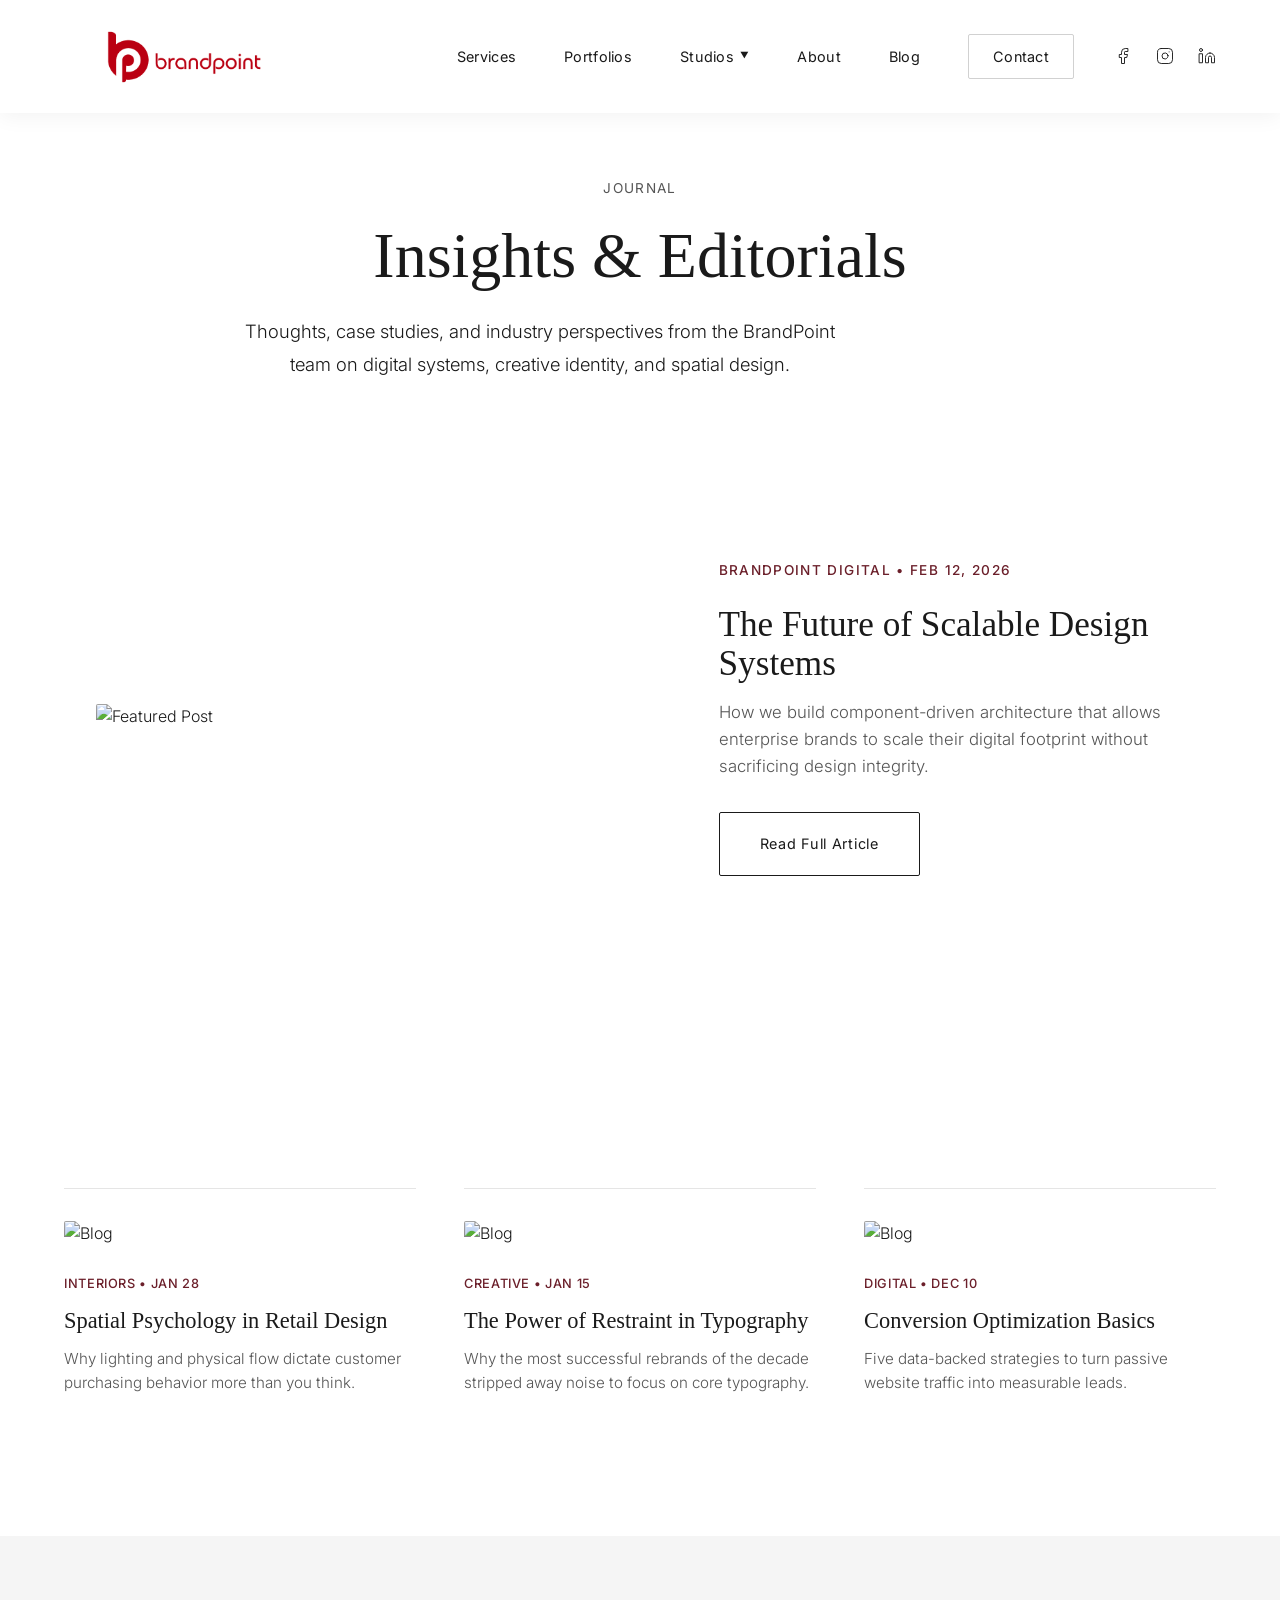
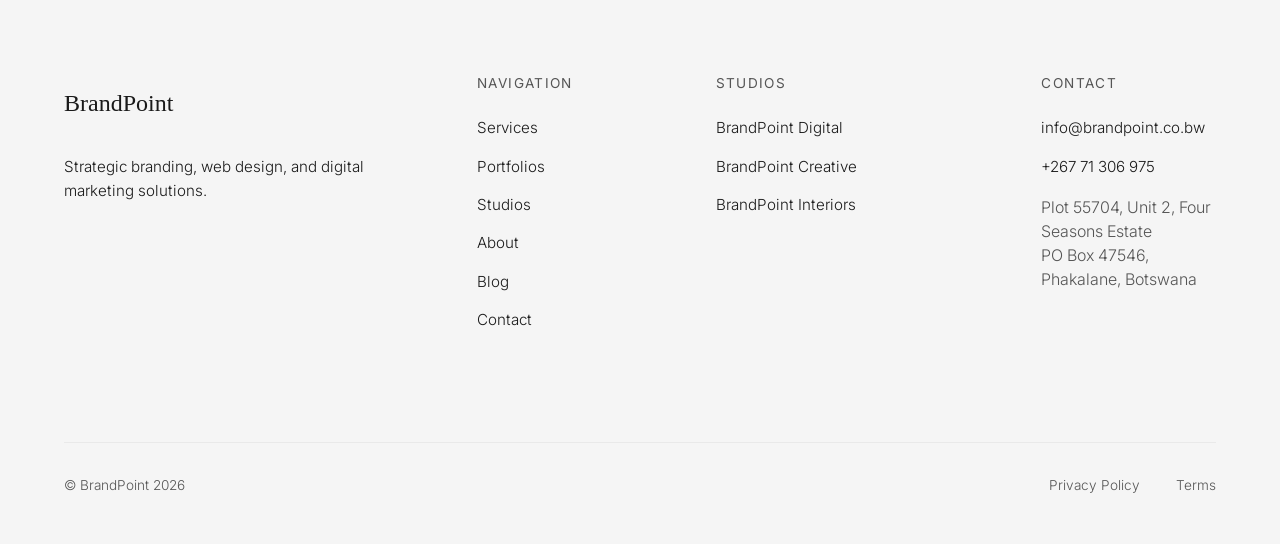
==== commit 4254b5c5: "UI: Unify header across all pages and adjust logo size" ====
--- a/blog.html
+++ b/blog.html
@@ -12,9 +12,11 @@
 </head>
 <body>
 <div class="nav-backdrop" id="nav-backdrop"></div>
+<div class="nav-backdrop" id="nav-backdrop"></div>
+<!-- GLOBAL HEADER -->
 <header class="site-header" id="header">
 <div class="container header-inner">
-<a class="logo" href="index.html">BrandPoint</a>
+<a class="logo" href="index.html"><img alt="BrandPoint Logo" src="images/logo.png"/></a>
 <button aria-label="Toggle Menu" class="menu-toggle" id="mobile-menu-btn">
                 ☰
             </button>
@@ -43,6 +45,17 @@
 <li><a href="blog.html">Blog</a></li>
 <li><a class="btn-nav-contact" href="contact.html">Contact</a></li>
 </ul>
+<div class="social-icons header-socials">
+<a aria-label="Facebook" class="social-icon" href="#">
+<svg fill="none" stroke="currentColor" stroke-linecap="round" stroke-linejoin="round" viewbox="0 0 24 24" xmlns="http://www.w3.org/2000/svg"><path d="M18 2h-3a5 5 0 0 0-5 5v3H7v4h3v8h4v-8h3l1-4h-4V7a1 1 0 0 1 1-1h3z"></path></svg>
+</a>
+<a aria-label="Instagram" class="social-icon" href="#">
+<svg fill="none" stroke="currentColor" stroke-linecap="round" stroke-linejoin="round" viewbox="0 0 24 24" xmlns="http://www.w3.org/2000/svg"><rect height="20" rx="5" ry="5" width="20" x="2" y="2"></rect><path d="M16 11.37A4 4 0 1 1 12.63 8 4 4 0 0 1 16 11.37z"></path><line x1="17.5" x2="17.51" y1="6.5" y2="6.5"></line></svg>
+</a>
+<a aria-label="LinkedIn" class="social-icon" href="#">
+<svg fill="none" stroke="currentColor" stroke-linecap="round" stroke-linejoin="round" viewbox="0 0 24 24" xmlns="http://www.w3.org/2000/svg"><path d="M16 8a6 6 0 0 1 6 6v7h-4v-7a2 2 0 0 0-2-2 2 2 0 0 0-2 2v7h-4v-7a6 6 0 0 1 6-6z"></path><rect height="12" width="4" x="2" y="9"></rect><circle cx="4" cy="4" r="2"></circle></svg>
+</a>
+</div>
 </nav>
 </div>
 </header>
--- a/style.css
+++ b/style.css
@@ -1239,18 +1239,19 @@
     display: flex;
     align-items: center;
     width: 240px;
-    height: 55px;
+    height: 65px;
+    position: relative;
+    z-index: 1001;
     overflow: hidden;
-    position: relative;
 }
 
 .site-header .logo img {
-    height: 190px;
+    height: 200px;
     width: auto;
-    max-width: none;
+    display: block;
     position: absolute;
     top: 50%;
-    left: 48%;
+    left: 50%;
     transform: translate(-50%, -50%);
 }
 
@@ -1388,9 +1389,16 @@
     
     /* Header & Logo */
     .site-header { padding: 10px 0 !important; }
-    .site-header .logo, .footer-logo { width: 150px !important; height: 40px !important; }
-    .site-header .logo img, .footer-logo img { height: 120px !important; }
-    
+    .site-header .logo, .footer-logo { width: 180px !important; height: 50px !important; overflow: hidden !important; position: relative !important; }
+    .site-header .logo img, .footer-logo img { 
+        height: 160px !important; 
+        position: absolute !important;
+        top: 50% !important;
+        left: 50% !important;
+        transform: translate(-50%, -50%) !important;
+        width: auto !important;
+        max-width: none !important;
+    } 
     .header-inner { justify-content: space-between !important; }
     .menu-toggle { display: block !important; margin-left: auto !important; font-size: 1.8rem !important; }
 
